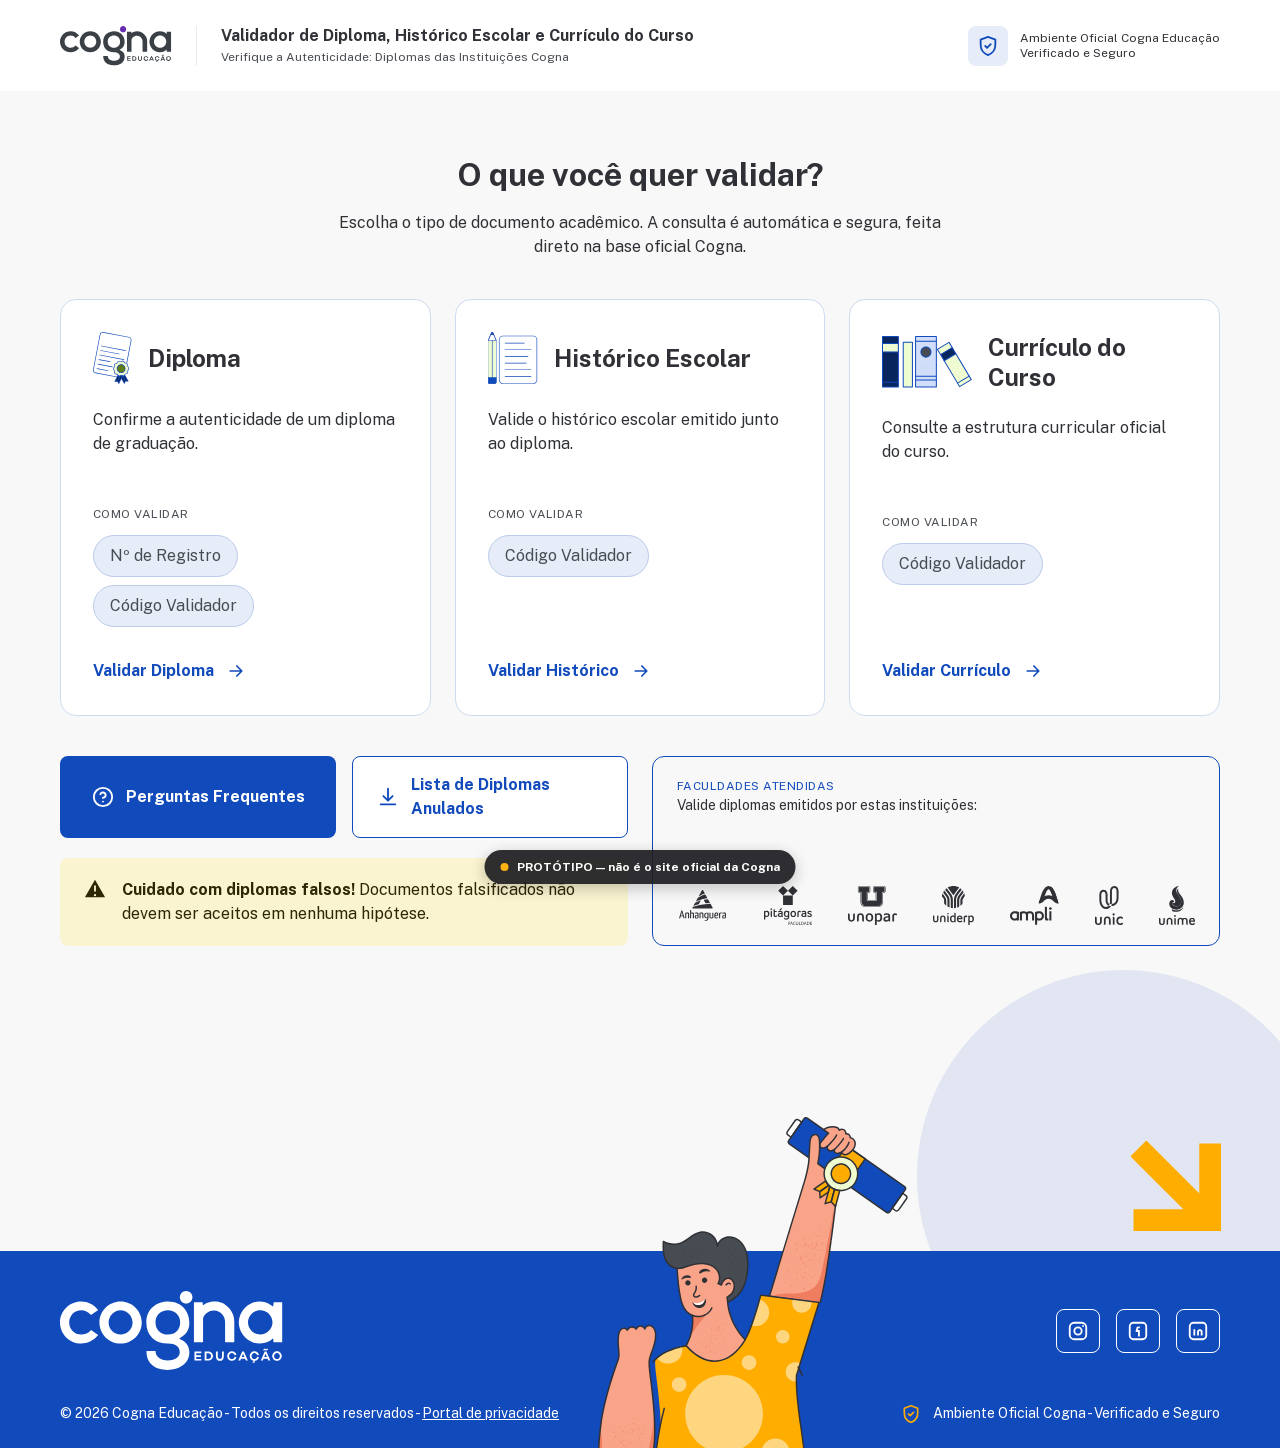
==== index.html @ 7cdaa262 "adicionar arquivos do site" ====
<!DOCTYPE html>
<html lang="pt-BR">
<head>
<meta charset="utf-8">
<meta name="viewport" content="width=device-width, initial-scale=1">
<title>Validador de Diploma, Histórico Escolar e Currículo do Curso — Cogna Educação</title>
<meta name="description" content="Verifique a autenticidade de diplomas, históricos escolares e currículos emitidos pelas instituições Cogna Educação.">
<link rel="stylesheet" href="fonts/fonts.css">
<link rel="stylesheet" href="css/tokens.css">
<link rel="stylesheet" href="css/base.css">
<link rel="stylesheet" href="css/layout.css">
<link rel="stylesheet" href="css/home.css">
</head>
<body>
<a class="proto-badge" href="https://github.com" target="_blank" rel="noopener">PROTÓTIPO — não é o site oficial da Cogna</a>

<header class="site-header">
  <div class="container site-header__inner">
    <a class="site-header__brand" href="index.html">
      <img src="assets/logo-cogna.svg" alt="Cogna Educação" width="112" height="40">
    </a>
    <div class="site-header__titles">
      <p class="site-header__title">Validador de Diploma, Histórico Escolar e Currículo do Curso</p>
      <p class="site-header__subtitle">Verifique a Autenticidade: Diplomas das Instituições Cogna</p>
    </div>
    <p class="badge">
      <span class="badge__icon" aria-hidden="true">
        <!-- PLACEHOLDER: substituir pelo ícone de escudo do Figma -->
        <svg viewBox="0 0 24 24" fill="none" stroke="currentColor" stroke-width="2"
             stroke-linecap="round" stroke-linejoin="round">
          <path d="M12 2 4 5v6c0 5 3.4 9.4 8 11 4.6-1.6 8-6 8-11V5l-8-3Z"/>
          <path d="m9 12 2 2 4-4"/>
        </svg>
      </span>
      <span>Ambiente Oficial Cogna Educação<br>Verificado e Seguro</span>
    </p>
  </div>
</header>

<main>
  <div class="container">

    <div class="intro">
      <h1 class="intro__title">O que você quer validar?</h1>
      <p class="intro__lead">Escolha o tipo de documento acadêmico. A consulta é automática e segura,
        feita direto na base oficial Cogna.</p>
    </div>

    <ul class="cards">
      <li class="card">
        <div class="card__head">
          <img class="card__icon" src="assets/ilustracao-diploma.svg" alt="" width="39" height="52">
          <h2 class="card__title">Diploma</h2>
        </div>
        <p class="card__text">Confirme a autenticidade de um diploma de graduação.</p>
        <hr class="card__divider">
        <p class="card__label">Como validar</p>
        <ul class="chips">
          <li class="chip">Nº de Registro</li>
          <li class="chip">Código Validador</li>
        </ul>
        <a class="card__cta" href="validar-diploma.html">
          Validar Diploma
          <svg class="icon-arrow" viewBox="0 0 24 24" fill="none" stroke="currentColor"
               stroke-width="2" stroke-linecap="round" stroke-linejoin="round" aria-hidden="true">
            <path d="M5 12h14M13 6l6 6-6 6"/>
          </svg>
        </a>
      </li>

      <li class="card">
        <div class="card__head">
          <img class="card__icon" src="assets/ilustracao-historico.svg" alt="" width="49" height="51">
          <h2 class="card__title">Histórico Escolar</h2>
        </div>
        <p class="card__text">Valide o histórico escolar emitido junto ao diploma.</p>
        <hr class="card__divider">
        <p class="card__label">Como validar</p>
        <ul class="chips">
          <li class="chip">Código Validador</li>
        </ul>
        <a class="card__cta" href="validar-historico.html">
          Validar Histórico
          <svg class="icon-arrow" viewBox="0 0 24 24" fill="none" stroke="currentColor"
               stroke-width="2" stroke-linecap="round" stroke-linejoin="round" aria-hidden="true">
            <path d="M5 12h14M13 6l6 6-6 6"/>
          </svg>
        </a>
      </li>

      <li class="card">
        <div class="card__head">
          <img class="card__icon" src="assets/ilustracao-curriculo.svg" alt="" width="90" height="52">
          <h2 class="card__title">Currículo do Curso</h2>
        </div>
        <p class="card__text">Consulte a estrutura curricular oficial do curso.</p>
        <hr class="card__divider">
        <p class="card__label">Como validar</p>
        <ul class="chips">
          <li class="chip">Código Validador</li>
        </ul>
        <a class="card__cta" href="validar-curriculo.html">
          Validar Currículo
          <svg class="icon-arrow" viewBox="0 0 24 24" fill="none" stroke="currentColor"
               stroke-width="2" stroke-linecap="round" stroke-linejoin="round" aria-hidden="true">
            <path d="M5 12h14M13 6l6 6-6 6"/>
          </svg>
        </a>
      </li>
    </ul>

    <div class="secondary">
      <div class="secondary__left">
        <div class="actions">
          <a class="btn btn--primary" href="perguntas-frequentes.html">
            <!-- PLACEHOLDER: ícone de interrogação -->
            <svg viewBox="0 0 24 24" fill="none" stroke="currentColor" stroke-width="2"
                 stroke-linecap="round" aria-hidden="true">
              <circle cx="12" cy="12" r="10"/>
              <path d="M9.1 9a3 3 0 0 1 5.8 1c0 2-3 3-3 3"/>
              <path d="M12 17h.01"/>
            </svg>
            Perguntas Frequentes
          </a>
          <a class="btn btn--outline" href="#" download>
            <!-- PLACEHOLDER: ícone de download -->
            <svg viewBox="0 0 24 24" fill="none" stroke="currentColor" stroke-width="2"
                 stroke-linecap="round" stroke-linejoin="round" aria-hidden="true">
              <path d="M12 3v12M7 11l5 5 5-5"/>
              <path d="M4 20h16"/>
            </svg>
            Lista de Diplomas Anulados
          </a>
        </div>

        <p class="notice">
          <span class="notice__icon" aria-hidden="true">
            <!-- PLACEHOLDER: ícone de alerta -->
            <svg viewBox="0 0 24 24" fill="currentColor">
              <path d="M12 2 1 21h22L12 2Zm0 6a1 1 0 0 1 1 1v5a1 1 0 0 1-2 0V9a1 1 0 0 1 1-1Zm0 9.5a1.2 1.2 0 1 1 0 2.4 1.2 1.2 0 0 1 0-2.4Z"/>
            </svg>
          </span>
          <span><strong>Cuidado com diplomas falsos!</strong> Documentos falsificados não devem ser
            aceitos em nenhuma hipótese.</span>
        </p>
      </div>

      <section class="schools" aria-labelledby="schools-title">
        <h2 class="schools__title" id="schools-title">Faculdades atendidas</h2>
        <p class="schools__text">Valide diplomas emitidos por estas instituições:</p>
        <ul class="schools__list">
          <li><img class="schools__logo" src="assets/faculdades/anhanguera.svg" alt="Anhanguera" width="51" height="39"></li>
          <li><img class="schools__logo" src="assets/faculdades/pitagoras.svg" alt="Pitágoras" width="48" height="39"></li>
          <li><img class="schools__logo" src="assets/faculdades/unopar.svg" alt="Unopar" width="49" height="39"></li>
          <li><img class="schools__logo" src="assets/faculdades/uniderp.svg" alt="Uniderp" width="41" height="39"></li>
          <li><img class="schools__logo" src="assets/faculdades/ampli.svg" alt="Ampli" width="51" height="40"></li>
          <li><img class="schools__logo" src="assets/faculdades/unic.svg" alt="Unic" width="28" height="39"></li>
          <li><img class="schools__logo" src="assets/faculdades/unime.svg" alt="Unime" width="36" height="39"></li>
        </ul>
      </section>
    </div>

  </div>

  <div class="decor" aria-hidden="true">
    <!-- seta.svg já contém o círculo (#114ABB a 10%) e a seta amarela -->
    <img class="decor__shape" src="assets/seta.svg" alt="" width="363" height="413">
    <img class="decor__person" src="assets/ilustracao-container.svg" alt="" width="310" height="397">
  </div>
</main>

<footer class="site-footer">
  <div class="container site-footer__inner">
    <!-- PLACEHOLDER: usando o logo escuro invertido por CSS.
         Substituir pela versão branca quando exportada. -->
    <img class="site-footer__logo" src="assets/logo-cogna.svg" alt="Cogna Educação"
         width="224" height="80">

    <ul class="social">
      <li><a class="social__link" href="#" aria-label="Instagram da Cogna">
        <svg viewBox="0 0 24 24" fill="none" stroke="currentColor" stroke-width="2" aria-hidden="true">
          <rect x="3" y="3" width="18" height="18" rx="5"/>
          <circle cx="12" cy="12" r="4"/>
          <circle cx="17.5" cy="6.5" r="1" fill="currentColor" stroke="none"/>
        </svg></a></li>
      <li><a class="social__link" href="#" aria-label="Facebook da Cogna">
        <svg viewBox="0 0 24 24" fill="none" stroke="currentColor" stroke-width="2" aria-hidden="true">
          <rect x="3" y="3" width="18" height="18" rx="4"/>
          <path d="M14 8h-1.5a1.5 1.5 0 0 0-1.5 1.5V12m-1.5 0h4.5M13 12v6"/>
        </svg></a></li>
      <li><a class="social__link" href="#" aria-label="LinkedIn da Cogna">
        <svg viewBox="0 0 24 24" fill="none" stroke="currentColor" stroke-width="2" aria-hidden="true">
          <rect x="3" y="3" width="18" height="18" rx="4"/>
          <path d="M8 10v7M8 7v.01M12 17v-4a2 2 0 0 1 4 0v4"/>
        </svg></a></li>
    </ul>

    <p class="site-footer__legal">
      © 2026 Cogna Educação - Todos os direitos reservados -
      <a href="#">Portal de privacidade</a>
    </p>

    <p class="site-footer__badge">
      <span aria-hidden="true">
        <svg viewBox="0 0 24 24" fill="none" stroke="currentColor" stroke-width="2"
             stroke-linecap="round" stroke-linejoin="round">
          <path d="M12 2 4 5v6c0 5 3.4 9.4 8 11 4.6-1.6 8-6 8-11V5l-8-3Z"/>
          <path d="m9 12 2 2 4-4"/>
        </svg>
      </span>
      Ambiente Oficial Cogna - Verificado e Seguro
    </p>
  </div>
</footer>

</body>
</html>
---- fonts/fonts.css ----
/* Public Sans — servida localmente, para o site funcionar mesmo em redes
   que bloqueiam o Google Fonts. Substitui o <link> do Google. */

/* peso 400 */
@font-face {
  font-family: 'Public Sans';
  font-style: normal;
  font-weight: 400;
  font-display: swap;
  src: url(publicsans-400-latinext.woff2) format('woff2');
  unicode-range: U+0100-02BA, U+02BD-02C5, U+02C7-02CC, U+02CE-02D7, U+02DD-02FF, U+0304, U+0308, U+0329, U+1D00-1DBF, U+1E00-1E9F, U+1EF2-1EFF, U+2020, U+20A0-20AB, U+20AD-20C0, U+2113, U+2C60-2C7F, U+A720-A7FF;
}
@font-face {
  font-family: 'Public Sans';
  font-style: normal;
  font-weight: 400;
  font-display: swap;
  src: url(publicsans-400-latin.woff2) format('woff2');
  unicode-range: U+0000-00FF, U+0131, U+0152-0153, U+02BB-02BC, U+02C6, U+02DA, U+02DC, U+0304, U+0308, U+0329, U+2000-206F, U+20AC, U+2122, U+2191, U+2193, U+2212, U+2215, U+FEFF, U+FFFD;
}

/* peso 600 */
@font-face {
  font-family: 'Public Sans';
  font-style: normal;
  font-weight: 600;
  font-display: swap;
  src: url(publicsans-600-latinext.woff2) format('woff2');
  unicode-range: U+0100-02BA, U+02BD-02C5, U+02C7-02CC, U+02CE-02D7, U+02DD-02FF, U+0304, U+0308, U+0329, U+1D00-1DBF, U+1E00-1E9F, U+1EF2-1EFF, U+2020, U+20A0-20AB, U+20AD-20C0, U+2113, U+2C60-2C7F, U+A720-A7FF;
}
@font-face {
  font-family: 'Public Sans';
  font-style: normal;
  font-weight: 600;
  font-display: swap;
  src: url(publicsans-600-latin.woff2) format('woff2');
  unicode-range: U+0000-00FF, U+0131, U+0152-0153, U+02BB-02BC, U+02C6, U+02DA, U+02DC, U+0304, U+0308, U+0329, U+2000-206F, U+20AC, U+2122, U+2191, U+2193, U+2212, U+2215, U+FEFF, U+FFFD;
}

/* peso 700 */
@font-face {
  font-family: 'Public Sans';
  font-style: normal;
  font-weight: 700;
  font-display: swap;
  src: url(publicsans-700-latinext.woff2) format('woff2');
  unicode-range: U+0100-02BA, U+02BD-02C5, U+02C7-02CC, U+02CE-02D7, U+02DD-02FF, U+0304, U+0308, U+0329, U+1D00-1DBF, U+1E00-1E9F, U+1EF2-1EFF, U+2020, U+20A0-20AB, U+20AD-20C0, U+2113, U+2C60-2C7F, U+A720-A7FF;
}
@font-face {
  font-family: 'Public Sans';
  font-style: normal;
  font-weight: 700;
  font-display: swap;
  src: url(publicsans-700-latin.woff2) format('woff2');
  unicode-range: U+0000-00FF, U+0131, U+0152-0153, U+02BB-02BC, U+02C6, U+02DA, U+02DC, U+0304, U+0308, U+0329, U+2000-206F, U+20AC, U+2122, U+2191, U+2193, U+2212, U+2215, U+FEFF, U+FFFD;
}
---- css/tokens.css ----
/* TOKENS — Validador Cogna
 *
 * ATENÇÃO: estes valores foram EXTRAÍDOS do PNG "Página Inicial1440 px.png",
 * não vieram de um export de variáveis do Figma. As cores de área chapada são
 * exatas (lidas pixel a pixel); o que é aproximado está marcado com "aprox".
 *
 * Quando o JSON da coleção correta aparecer (a que tem o azul #114abb),
 * este arquivo deve ser substituído pelo gerado por gen_tokens.py.
 */

:root {
  /* ---- tipografia ---- */
  /* AGUARDANDO CONFIRMAÇÃO: a família não é identificável a partir do PNG.
     Trocar aqui muda o site inteiro. */
  --font-sans: 'Public Sans', -apple-system, BlinkMacSystemFont, 'Segoe UI', sans-serif;

  --text-xl: 32px;   /* H1 da página */
  --text-lg: 24px;   /* título de card */
  --text-md: 16px;   /* corpo, links, título do header */
  --text-sm: 14px;   /* aprox — textos menores do rodapé */
  --text-xs: 12px;   /* labels em caixa alta, subtítulo do header */

  --leading-tight: 1.25;
  --leading-normal: 1.5;

  /* ---- cores: superfície ---- */
  --color-background: #f9f8f8;   /* fundo da página */
  --color-surface: #ffffff;      /* header, cards */

  /* ---- cores: marca ---- */
  --color-primary: #114abb;      /* botões, links, rodapé */
  --color-on-primary: #ffffff;
  --color-primary-subtle: #e7edf8;  /* fundo dos chips */
  --color-primary-border: #bcccec;  /* borda dos chips */
  --color-decorative: #e2e7f2;      /* círculo grande do fundo */
  --color-accent: #ffad01;          /* amarelo da seta e da ilustração */

  /* ---- cores: texto ---- */
  --color-text: #2f3136;
  --color-text-muted: #474b52;

  /* ---- cores: aviso ---- */
  --color-warning-bg: #fbf4d0;
  --color-warning-text: #2e2705;
  --color-warning-soft: #faf4e4;    /* cabeçalho do card "Pendente" */
  --color-warning-border: #e2d3a4;
  --color-warning-icon: #a97b00;

  /* ---- formulários ----
     Estimados a olho da tela "Validar Diploma", não amostrados. */
  --color-field-bg: #f2f3f5;        /* caixa cinza que agrupa os campos */
  --color-input-border: #d8dade;
  --color-placeholder: #9aa0a6;
  --color-info-bg: #eceefb;         /* faixa da dica ("Mais usado por quem…") */
  --color-info-icon: #5b5bd6;
  --color-disabled: #c7c9cf;
  --color-on-disabled: #ffffff;
  --color-success: #4caf50;
  --color-success-bg: #e8f5e0;
  --color-success-text: #2e7d32;   /* verde escuro: título e ícone sobre o fundo claro */
  --color-error: #b3251e;
  --color-error-bg: #fbe9e7;

  /* ---- sombra ---- */
  --shadow-card: 0 4px 24px rgba(17, 74, 187, .08);

  /* ---- bordas ---- */
  --color-border: #cfdbf1;       /* contorno dos cards */
  --color-divider: #e9eaec;      /* linha divisória dentro do card */
  --border-width: 1px;

  /* ---- raio ---- */
  /* aprox — medido a olho no PNG, ajustar se o Figma disser outro valor */
  --radius-sm: 8px;
  --radius-md: 12px;
  --radius-lg: 16px;
  --radius-pill: 999px;

  /* ---- espaçamento ---- */
  --space-1: 4px;
  --space-2: 8px;
  --space-3: 12px;
  --space-4: 16px;
  --space-5: 20px;
  --space-6: 24px;
  --space-8: 32px;
  --space-10: 40px;
  --space-12: 48px;
  --space-16: 64px;

  /* ---- layout ----
     Breakpoints do Figma: 1440 / 1240 / 905 / 600 / 360.
     A margem lateral muda em 905 (60→24) e em 600 (24→16). */
  --container: 1440px;   /* largura externa; com 60 de margem dá 1320 de conteúdo */
  --gutter: 60px;
  --header-height: 91px;
}
---- css/base.css ----
/* Base — reset leve e defaults. Editável à mão. */

*,
*::before,
*::after { box-sizing: border-box; }

body, h1, h2, h3, h4, p, figure, blockquote, dl, dd { margin: 0; }

/* :where() zera a especificidade — senão `ul[class]` venceria as classes
   das próprias listas e comeria os espaçamentos definidos nelas. */
:where(ul[class]) { list-style: none; margin: 0; padding: 0; }

img, picture, svg { max-width: 100%; display: block; }

html { -webkit-text-size-adjust: 100%; }

body {
  background: var(--color-background);
  color: var(--color-text);
  font-family: var(--font-sans);
  font-size: var(--text-md);
  line-height: var(--leading-normal);
  -webkit-font-smoothing: antialiased;
  overflow-x: hidden;   /* o círculo decorativo vaza à direita de propósito */

  /* empurra o rodapé para a base quando a página é curta */
  min-height: 100vh;
  display: flex;
  flex-direction: column;
}
/* Cresce o CONTEÚDO, não o <main> inteiro — assim a área decorativa
   continua encostada no rodapé em páginas curtas. */
body > main {
  flex: 1 0 auto;
  display: flex;
  flex-direction: column;
}
body > main > .container { flex: 1 0 auto; }

a { color: var(--color-primary); text-decoration: none; }
a:hover { text-decoration: underline; }

button { font: inherit; cursor: pointer; }

/* foco visível para navegação por teclado — não estava no Figma,
   mas sem isso o site fica inacessível */
:focus-visible {
  outline: 2px solid var(--color-primary);
  outline-offset: 2px;
  border-radius: var(--radius-sm);
}

.container {
  width: 100%;   /* como item flex do <main>, sem isso o margin auto
                    encolhe a caixa até o tamanho do conteúdo */
  max-width: var(--container);
  margin-inline: auto;
  padding-inline: var(--gutter);
}

/* margens laterais por breakpoint, medidas nos frames do Figma */
@media (max-width: 905px) { :root { --gutter: 24px; } }
@media (max-width: 600px) { :root { --gutter: 16px; } }

/* esconde visualmente mas mantém para leitores de tela */
.sr-only {
  position: absolute;
  width: 1px; height: 1px;
  padding: 0; margin: -1px;
  overflow: hidden;
  clip: rect(0 0 0 0);
  white-space: nowrap;
  border: 0;
}
---- css/layout.css ----
/* Layout compartilhado — header, rodapé, área decorativa e botões.
   Usado por todas as páginas. */

/* ---------- header ---------- */
.site-header {
  background: var(--color-surface);
  min-height: var(--header-height);
  display: flex;
  align-items: center;
}
.site-header__inner {
  display: flex;
  align-items: center;
  gap: var(--space-6);
  width: 100%;
}
.site-header__brand {
  flex: none;
  padding-right: var(--space-6);
  border-right: var(--border-width) solid var(--color-divider);
}
.site-header__titles { flex: 1; min-width: 0; }
.site-header__title {
  font-size: var(--text-md);
  font-weight: 700;
  line-height: var(--leading-tight);
}
.site-header__subtitle {
  font-size: var(--text-xs);
  color: var(--color-text-muted);
  line-height: var(--leading-tight);
  margin-top: var(--space-1);
}

.badge {
  flex: none;
  display: flex;
  align-items: center;
  gap: var(--space-3);
  font-size: var(--text-xs);
  line-height: var(--leading-tight);
}
.badge__icon {
  display: grid;
  place-items: center;
  width: 40px; height: 40px;
  border-radius: var(--radius-sm);
  background: var(--color-primary-subtle);
  color: var(--color-primary);
  flex: none;
}
.badge__icon svg { width: 22px; height: 22px; }

/* ---------- botões ---------- */
.btn {
  display: inline-flex;
  align-items: center;
  justify-content: center;
  gap: var(--space-3);
  padding: var(--space-4) var(--space-6);
  border-radius: var(--radius-sm);
  font-weight: 700;
  border: var(--border-width) solid transparent;
  text-decoration: none;
}
.btn:hover { text-decoration: none; }
.btn svg { width: 22px; height: 22px; flex: none; }
.btn--primary {
  background: var(--color-primary);
  color: var(--color-on-primary);
}
.btn--primary:hover { filter: brightness(1.1); }
.btn--outline {
  background: var(--color-surface);
  color: var(--color-primary);
  border-color: var(--color-primary);
}
.btn--outline:hover { background: var(--color-primary-subtle); }
.btn--block { width: 100%; }
.btn:disabled,
.btn[aria-disabled="true"] {
  background: var(--color-disabled);
  color: var(--color-on-disabled);
  cursor: not-allowed;
  filter: none;
}

/* ---------- área decorativa ----------
   .decor não pode criar contexto de empilhamento: o círculo fica ATRÁS
   do rodapé e a ilustração NA FRENTE dele. */
.decor {
  position: relative;
  /* Estende a área até a base do rodapé (281 da decor + 197 do rodapé) e recua
     com margem negativa, para o rodapé ficar exatamente na mesma posição.
     overflow:clip corta só o pedaço da ilustração que passaria do fim da página —
     sem mover a ilustração. */
  height: 478px;
  margin-top: var(--space-6);
  margin-bottom: -197px;
  overflow: clip;
}
.decor__shape {
  position: absolute;
  right: 0;                /* o SVG já vem recortado na direita pelo Figma */
  top: 0;
  width: 363px; height: auto;
  z-index: 0;
}
.decor__person {
  position: absolute;
  left: calc(50% + 113px);
  transform: translateX(-50%);
  top: 147px;
  width: 310px; height: auto;
  z-index: 3;
}

/* ---------- rodapé ---------- */
.site-footer {
  background: var(--color-primary);
  color: var(--color-on-primary);
  padding-block: var(--space-10) var(--space-6);
  position: relative;
  z-index: 1;
}
.site-footer__inner {
  display: grid;
  grid-template-columns: 1fr auto;
  gap: var(--space-8) var(--space-6);
  align-items: center;
}
/* PLACEHOLDER: inverte o logo escuro para branco.
   Trocar pelo arquivo branco quando exportado. */
.site-footer__logo {
  width: 224px; height: auto;
  filter: brightness(0) invert(1);
}
.social { display: flex; gap: var(--space-4); justify-self: end; }
.social__link {
  display: grid;
  place-items: center;
  width: 44px; height: 44px;
  border: var(--border-width) solid currentColor;
  border-radius: var(--radius-sm);
  color: var(--color-on-primary);
}
.social__link:hover { background: rgba(255, 255, 255, .12); }
.social__link svg { width: 22px; height: 22px; }

.site-footer__legal,
.site-footer__badge {
  font-size: var(--text-sm);
  color: var(--color-on-primary);
}
.site-footer__legal a { color: inherit; text-decoration: underline; }
.site-footer__badge {
  display: flex;
  align-items: center;
  gap: var(--space-3);
  justify-self: end;
}
.site-footer__badge svg { width: 20px; height: 20px; color: var(--color-accent); }

/* ---------- responsivo ----------
   Breakpoints do Figma: 1440 / 1240 / 905 / 600 / 360. */
@media (max-width: 600px) {
  .site-header { padding-block: var(--space-4); }
  .site-header__inner { flex-wrap: wrap; gap: var(--space-3); }
  .site-header__brand { border-right: 0; padding-right: 0; }
  .site-header__titles { order: 3; flex-basis: 100%; }
  .badge { margin-left: auto; font-size: 11px; gap: var(--space-2); }
  .badge__icon { width: 32px; height: 32px; }
  .badge__icon svg { width: 18px; height: 18px; }

  .decor { height: 180px; margin-bottom: 0; overflow: visible; }  /* no mobile não há excesso a cortar */
  .decor__shape { width: 220px; }
  .decor__person { width: 200px; top: 95px; left: calc(50% + 40px); }

  .site-footer__inner { grid-template-columns: 1fr; justify-items: start; }
  .social, .site-footer__badge { justify-self: start; }
}

/* ---------- selo de protótipo (só na versão publicada) ----------
   Deixa claro num link público que este não é o validador oficial. */
.proto-badge {
  position: fixed;
  left: 50%;
  bottom: 16px;
  transform: translateX(-50%);
  z-index: 100;
  display: inline-flex;
  align-items: center;
  gap: 8px;
  padding: 8px 16px;
  background: #1d1d21;
  color: #fff;
  font-size: 12px;
  font-weight: 700;
  border-radius: 999px;
  text-decoration: none;
  box-shadow: 0 4px 16px rgba(0, 0, 0, .25);
  opacity: .92;
}
.proto-badge::before {
  content: "";
  width: 8px; height: 8px;
  border-radius: 50%;
  background: var(--color-accent, #ffad01);
}
.proto-badge:hover { opacity: 1; text-decoration: none; }
---- css/home.css ----
/* Home — específico da página inicial.
   Header, rodapé, decoração e botões estão em layout.css. */

/* ---------- intro ---------- */
.intro {
  text-align: center;
  padding-block: var(--space-16) var(--space-10);
}
.intro__title {
  font-size: var(--text-xl);
  font-weight: 700;
  line-height: var(--leading-tight);
}
.intro__lead {
  margin-top: var(--space-4);
  max-width: 62ch;
  margin-inline: auto;
}

/* ---------- cards ---------- */
.cards {
  display: grid;
  grid-template-columns: repeat(3, 1fr);
  gap: var(--space-6);
}
.card {
  background: var(--color-surface);
  border: var(--border-width) solid var(--color-border);
  border-radius: var(--radius-lg);
  padding: var(--space-8);
  display: flex;
  flex-direction: column;
}
.card__head {
  display: flex;
  align-items: center;
  gap: var(--space-4);
  margin-bottom: var(--space-6);
}
.card__icon { width: auto; height: 52px; flex: none; }
.card__title {
  font-size: var(--text-lg);
  font-weight: 700;
  line-height: var(--leading-tight);
}
.card__divider {
  border: 0;
  border-top: var(--border-width) solid var(--color-divider);
  margin-block: var(--space-6);
}
.card__label {
  font-size: var(--text-xs);
  text-transform: uppercase;
  letter-spacing: 0.04em;
  color: var(--color-text-muted);
  margin-bottom: var(--space-3);
}

.chips { display: flex; flex-wrap: wrap; gap: var(--space-2); }
.chip {
  background: var(--color-primary-subtle);
  border: var(--border-width) solid var(--color-primary-border);
  border-radius: var(--radius-pill);
  padding: var(--space-2) var(--space-4);
  font-size: var(--text-md);
  color: var(--color-text-muted);
}

.card__cta {
  margin-top: auto;
  padding-top: var(--space-8);
  display: inline-flex;
  align-items: center;
  gap: var(--space-3);
  font-weight: 700;
  color: var(--color-primary);
  align-self: flex-start;
}
.icon-arrow { width: 20px; height: 20px; transition: transform .15s ease; }
.card__cta:hover .icon-arrow { transform: translateX(3px); }

/* ---------- faixa secundária ---------- */
.secondary {
  display: grid;
  grid-template-columns: 1fr 1fr;
  gap: var(--space-6);
  align-items: stretch;   /* a caixa de faculdades acompanha a coluna da esquerda */
  margin-top: var(--space-10);
}
.secondary__left { display: flex; flex-direction: column; gap: var(--space-5); }

.actions { display: flex; flex-wrap: wrap; gap: var(--space-4); }
.actions .btn { flex: 1; }

.notice {
  display: flex;
  align-items: flex-start;
  gap: var(--space-4);
  background: var(--color-warning-bg);
  color: var(--color-warning-text);
  border-radius: var(--radius-sm);
  padding: var(--space-5) var(--space-6);
}
.notice__icon { flex: none; }
.notice__icon svg { width: 22px; height: 22px; }

/* ---------- faculdades ---------- */
.schools {
  border: var(--border-width) solid var(--color-primary);
  border-radius: var(--radius-md);
  padding: var(--space-5) var(--space-6);
  display: flex;
  flex-direction: column;
}
.schools__title {
  font-size: var(--text-xs);
  font-weight: 400;
  text-transform: uppercase;
  letter-spacing: 0.04em;
  color: var(--color-primary);
}
.schools__text { font-size: var(--text-sm); }
.schools__list {
  display: flex;
  align-items: center;
  justify-content: space-between;
  flex-wrap: wrap;
  gap: var(--space-4);
  /* margin auto empurra os logos para a base; o padding garante respiro
     mínimo do texto acima mesmo se a caixa ficar baixa */
  margin-top: auto;
  padding-top: var(--space-8);
}
.schools__logo { height: 39px; width: auto; }

/* ---------- responsivo ---------- */
@media (max-width: 905px) {
  .cards { grid-template-columns: 1fr; }
  .secondary { grid-template-columns: 1fr; }
}

@media (max-width: 600px) {
  .intro { padding-block: var(--space-10) var(--space-8); }
  .card { padding: var(--space-6); }
  .actions { flex-direction: column; }
  .schools__list { justify-content: flex-start; }
}
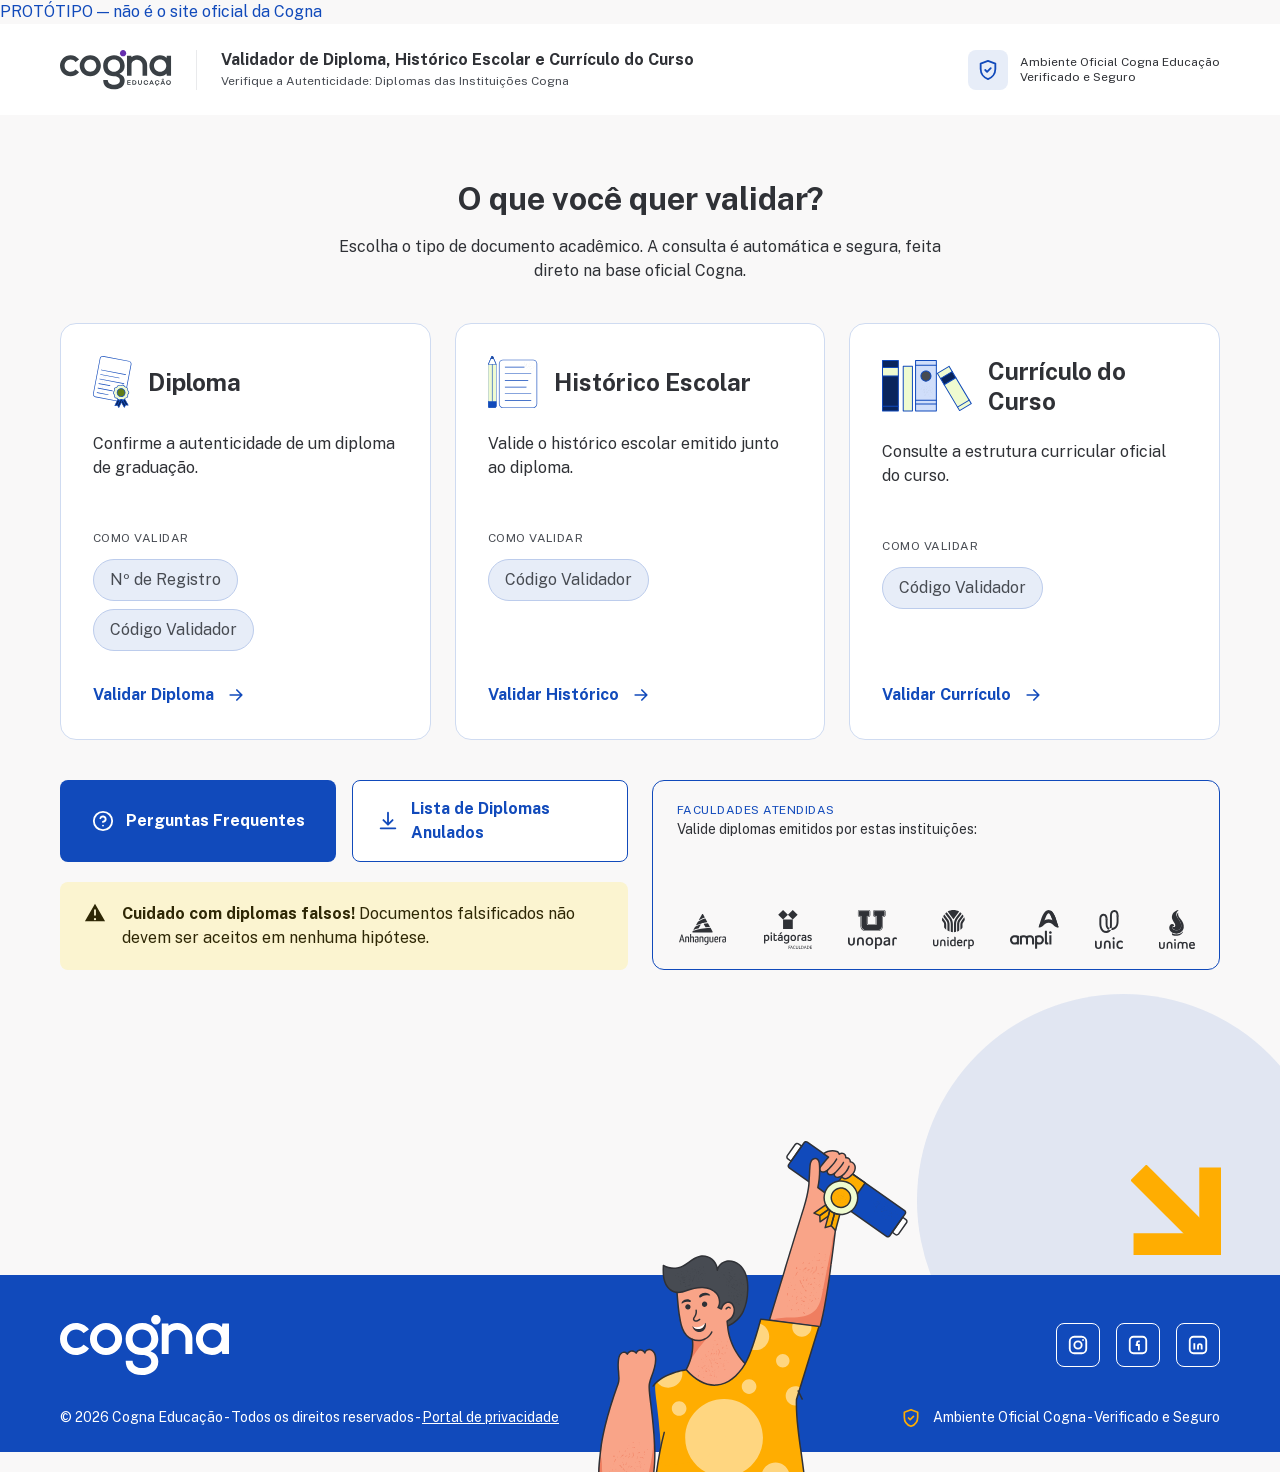
==== commit ed610fc4: "PLACEHOLDER" ====
--- a/index.html
+++ b/index.html
@@ -20,6 +20,7 @@
       <img src="assets/logo-cogna.svg" alt="Cogna Educação" width="112" height="40">
     </a>
     <div class="site-header__titles">
+      <p class="site-header__title site-header__title--curto">Site Validador</p>
       <p class="site-header__title">Validador de Diploma, Histórico Escolar e Currículo do Curso</p>
       <p class="site-header__subtitle">Verifique a Autenticidade: Diplomas das Instituições Cogna</p>
     </div>
@@ -60,7 +61,7 @@
           <li class="chip">Código Validador</li>
         </ul>
         <a class="card__cta" href="validar-diploma.html">
-          Validar Diploma
+          <span class="card__cta-text">Validar Diploma</span>
           <svg class="icon-arrow" viewBox="0 0 24 24" fill="none" stroke="currentColor"
                stroke-width="2" stroke-linecap="round" stroke-linejoin="round" aria-hidden="true">
             <path d="M5 12h14M13 6l6 6-6 6"/>
@@ -80,7 +81,7 @@
           <li class="chip">Código Validador</li>
         </ul>
         <a class="card__cta" href="validar-historico.html">
-          Validar Histórico
+          <span class="card__cta-text">Validar Histórico</span>
           <svg class="icon-arrow" viewBox="0 0 24 24" fill="none" stroke="currentColor"
                stroke-width="2" stroke-linecap="round" stroke-linejoin="round" aria-hidden="true">
             <path d="M5 12h14M13 6l6 6-6 6"/>
@@ -100,7 +101,7 @@
           <li class="chip">Código Validador</li>
         </ul>
         <a class="card__cta" href="validar-curriculo.html">
-          Validar Currículo
+          <span class="card__cta-text">Validar Currículo</span>
           <svg class="icon-arrow" viewBox="0 0 24 24" fill="none" stroke="currentColor"
                stroke-width="2" stroke-linecap="round" stroke-linejoin="round" aria-hidden="true">
             <path d="M5 12h14M13 6l6 6-6 6"/>
@@ -170,11 +171,12 @@
 </main>
 
 <footer class="site-footer">
+  <!-- ilustração do diploma: aparece no lugar da pessoa a partir de 905 -->
+  <img class="footer-diploma" src="assets/diploma-rolo.svg" alt="" aria-hidden="true"
+       width="142" height="66">
   <div class="container site-footer__inner">
-    <!-- PLACEHOLDER: usando o logo escuro invertido por CSS.
-         Substituir pela versão branca quando exportada. -->
-    <img class="site-footer__logo" src="assets/logo-cogna.svg" alt="Cogna Educação"
-         width="224" height="80">
+    <img class="site-footer__logo" src="assets/logo-cogna-branco.svg" alt="Cogna"
+         width="169" height="60">
 
     <ul class="social">
       <li><a class="social__link" href="#" aria-label="Instagram da Cogna">
--- a/css/layout.css
+++ b/css/layout.css
@@ -25,6 +25,8 @@
   font-weight: 700;
   line-height: var(--leading-tight);
 }
+/* até 905 o Figma troca o título longo por "Site Validador" */
+.site-header__title--curto { display: none; }
 .site-header__subtitle {
   font-size: var(--text-xs);
   color: var(--color-text-muted);
@@ -122,6 +124,7 @@
   padding-block: var(--space-10) var(--space-6);
   position: relative;
   z-index: 1;
+  border-radius: var(--radius-ul) var(--radius-ul) 0 0;   /* cantos de cima arredondados */
 }
 .site-footer__inner {
   display: grid;
@@ -129,11 +132,18 @@
   gap: var(--space-8) var(--space-6);
   align-items: center;
 }
-/* PLACEHOLDER: inverte o logo escuro para branco.
-   Trocar pelo arquivo branco quando exportado. */
-.site-footer__logo {
-  width: 224px; height: auto;
-  filter: brightness(0) invert(1);
+.site-footer__logo { width: 169px; height: auto; }
+
+/* Ilustração do diploma: só aparece de 905 para baixo, no lugar da pessoa.
+   Fica centrada e metade dela sai por cima da borda do rodapé. */
+.footer-diploma {
+  display: none;
+  position: absolute;
+  left: 50%;
+  transform: translateX(-50%);
+  top: -16px;
+  width: 142px; height: auto;
+  z-index: 2;
 }
 .social { display: flex; gap: var(--space-4); justify-self: end; }
 .social__link {
@@ -163,48 +173,39 @@
 
 /* ---------- responsivo ----------
    Breakpoints do Figma: 1440 / 1240 / 905 / 600 / 360. */
+
+/* ≤905: título curto no cabeçalho e, no rodapé, a pessoa dá lugar ao diploma */
+@media (max-width: 905px) {
+  .site-header__title { display: none; }
+  .site-header__title--curto { display: block; }
+
+  /* some toda a área decorativa (círculo, seta e pessoa) */
+  .decor { display: none; }
+  .footer-diploma { display: block; }
+}
+
 @media (max-width: 600px) {
   .site-header { padding-block: var(--space-4); }
-  .site-header__inner { flex-wrap: wrap; gap: var(--space-3); }
-  .site-header__brand { border-right: 0; padding-right: 0; }
-  .site-header__titles { order: 3; flex-basis: 100%; }
-  .badge { margin-left: auto; font-size: 11px; gap: var(--space-2); }
-  .badge__icon { width: 32px; height: 32px; }
-  .badge__icon svg { width: 18px; height: 18px; }
-
-  .decor { height: 180px; margin-bottom: 0; overflow: visible; }  /* no mobile não há excesso a cortar */
-  .decor__shape { width: 220px; }
-  .decor__person { width: 200px; top: 95px; left: calc(50% + 40px); }
-
+  .site-header__inner { gap: var(--space-4); }
+  .site-header__brand { padding-right: var(--space-4); }
+  .badge { display: none; }   /* o selo some a partir de 600 no Figma */
+
+  /* o rodapé vira uma coluna; legenda e selo passam a caber empilhados */
   .site-footer__inner { grid-template-columns: 1fr; justify-items: start; }
   .social, .site-footer__badge { justify-self: start; }
 }
 
-/* ---------- selo de protótipo (só na versão publicada) ----------
-   Deixa claro num link público que este não é o validador oficial. */
-.proto-badge {
-  position: fixed;
-  left: 50%;
-  bottom: 16px;
-  transform: translateX(-50%);
-  z-index: 100;
-  display: inline-flex;
-  align-items: center;
-  gap: 8px;
-  padding: 8px 16px;
-  background: #1d1d21;
-  color: #fff;
-  font-size: 12px;
-  font-weight: 700;
-  border-radius: 999px;
-  text-decoration: none;
-  box-shadow: 0 4px 16px rgba(0, 0, 0, .25);
-  opacity: .92;
-}
-.proto-badge::before {
-  content: "";
-  width: 8px; height: 8px;
-  border-radius: 50%;
-  background: var(--color-accent, #ffad01);
-}
-.proto-badge:hover { opacity: 1; text-decoration: none; }
+/* ≤480 (frame de 360): rodapé todo centrado — logo, redes, selo e, por fim,
+   a legenda. A ordem no Figma inverte selo e legenda. */
+@media (max-width: 480px) {
+  .site-footer { padding-block: var(--space-12) var(--space-6); }
+  .site-footer__inner {
+    justify-items: center;
+    text-align: center;
+    gap: var(--space-6);
+  }
+  .site-footer__logo { width: 170px; }
+  .social { justify-self: center; }
+  .site-footer__badge { justify-self: center; order: 3; }
+  .site-footer__legal { order: 4; }
+}
--- a/css/home.css
+++ b/css/home.css
@@ -133,15 +133,95 @@
 }
 .schools__logo { height: 39px; width: auto; }
 
-/* ---------- responsivo ---------- */
+/* No desktop a descrição reserva 2 linhas, para o "COMO VALIDAR" e os chips
+   alinharem entre os três cards, como no Figma. */
+@media (min-width: 906px) {
+  .card__text { min-height: calc(2 * var(--leading-normal) * 1em); }
+}
+
+/* ---------- responsivo ----------
+   Medido nos 5 frames do Figma (1440/1240/905/600/360) — node 93:8205. */
+
+/* ====== ≤905 ======
+   Os 3 cards continuam lado a lado, mas compactos: o ícone sobe para cima do
+   título e somem divisor, rótulo e chips. A faixa de baixo vira:
+   botões (metade) · alerta (metade) · faculdades ocupando a linha toda. */
 @media (max-width: 905px) {
-  .cards { grid-template-columns: 1fr; }
-  .secondary { grid-template-columns: 1fr; }
-}
-
+  .card { padding: var(--space-5); }
+  .card__head {
+    flex-direction: column;
+    align-items: flex-start;
+    gap: var(--space-3);
+    margin-bottom: var(--space-4);
+  }
+  .card__divider,
+  .card__label,
+  .chips { display: none; }
+  .card__cta { padding-top: var(--space-6); }
+
+  .secondary {
+    grid-template-columns: 1fr 1fr;
+    gap: var(--space-6) var(--space-4);
+    align-items: start;
+  }
+  /* solta os botões e o alerta como itens diretos da grade */
+  .secondary__left { display: contents; }
+  .actions { flex-direction: column; }
+  .actions .btn { width: 100%; }
+  .schools { grid-column: 1 / -1; }   /* faculdades abaixo, largura total */
+}
+
+/* ====== ≤600 ======
+   Cards empilhados e em formato de linha: ícone + título à esquerda,
+   link à direita, descrição embaixo. O resto vira uma coluna só. */
 @media (max-width: 600px) {
   .intro { padding-block: var(--space-10) var(--space-8); }
-  .card { padding: var(--space-6); }
-  .actions { flex-direction: column; }
+
+  .cards { grid-template-columns: 1fr; }
+  .card {
+    display: grid;
+    grid-template-columns: 1fr auto;
+    grid-template-areas:
+      "head cta"
+      "text cta";
+    column-gap: var(--space-5);
+    padding: var(--space-6);
+  }
+  .card__head {
+    grid-area: head;
+    flex-direction: row;
+    align-items: center;
+    margin-bottom: var(--space-3);
+  }
+  .card__text { grid-area: text; }
+  .card__cta {
+    grid-area: cta;
+    align-self: center;
+    margin-top: 0;
+    padding-top: 0;
+  }
+
+  .secondary { grid-template-columns: 1fr; }
+  .schools { grid-column: auto; }
   .schools__list { justify-content: flex-start; }
 }
+
+/* ====== ≤480 (frame de 360) ======
+   O card perde o ícone e o link vira um botão redondo só com a seta. */
+@media (max-width: 480px) {
+  .card { padding: var(--space-5); }
+  .card__icon { display: none; }
+  .card__cta-text { display: none; }
+  .card__cta {
+    width: 36px; height: 36px;
+    flex: none;
+    justify-content: center;
+    background: var(--color-surface);
+    border: var(--border-width) solid var(--color-primary-border);
+    border-radius: 50%;
+  }
+  .card__cta .icon-arrow { width: 16px; height: 16px; }
+  .card__cta:hover .icon-arrow { transform: none; }
+
+  .schools__list { justify-content: center; }
+}
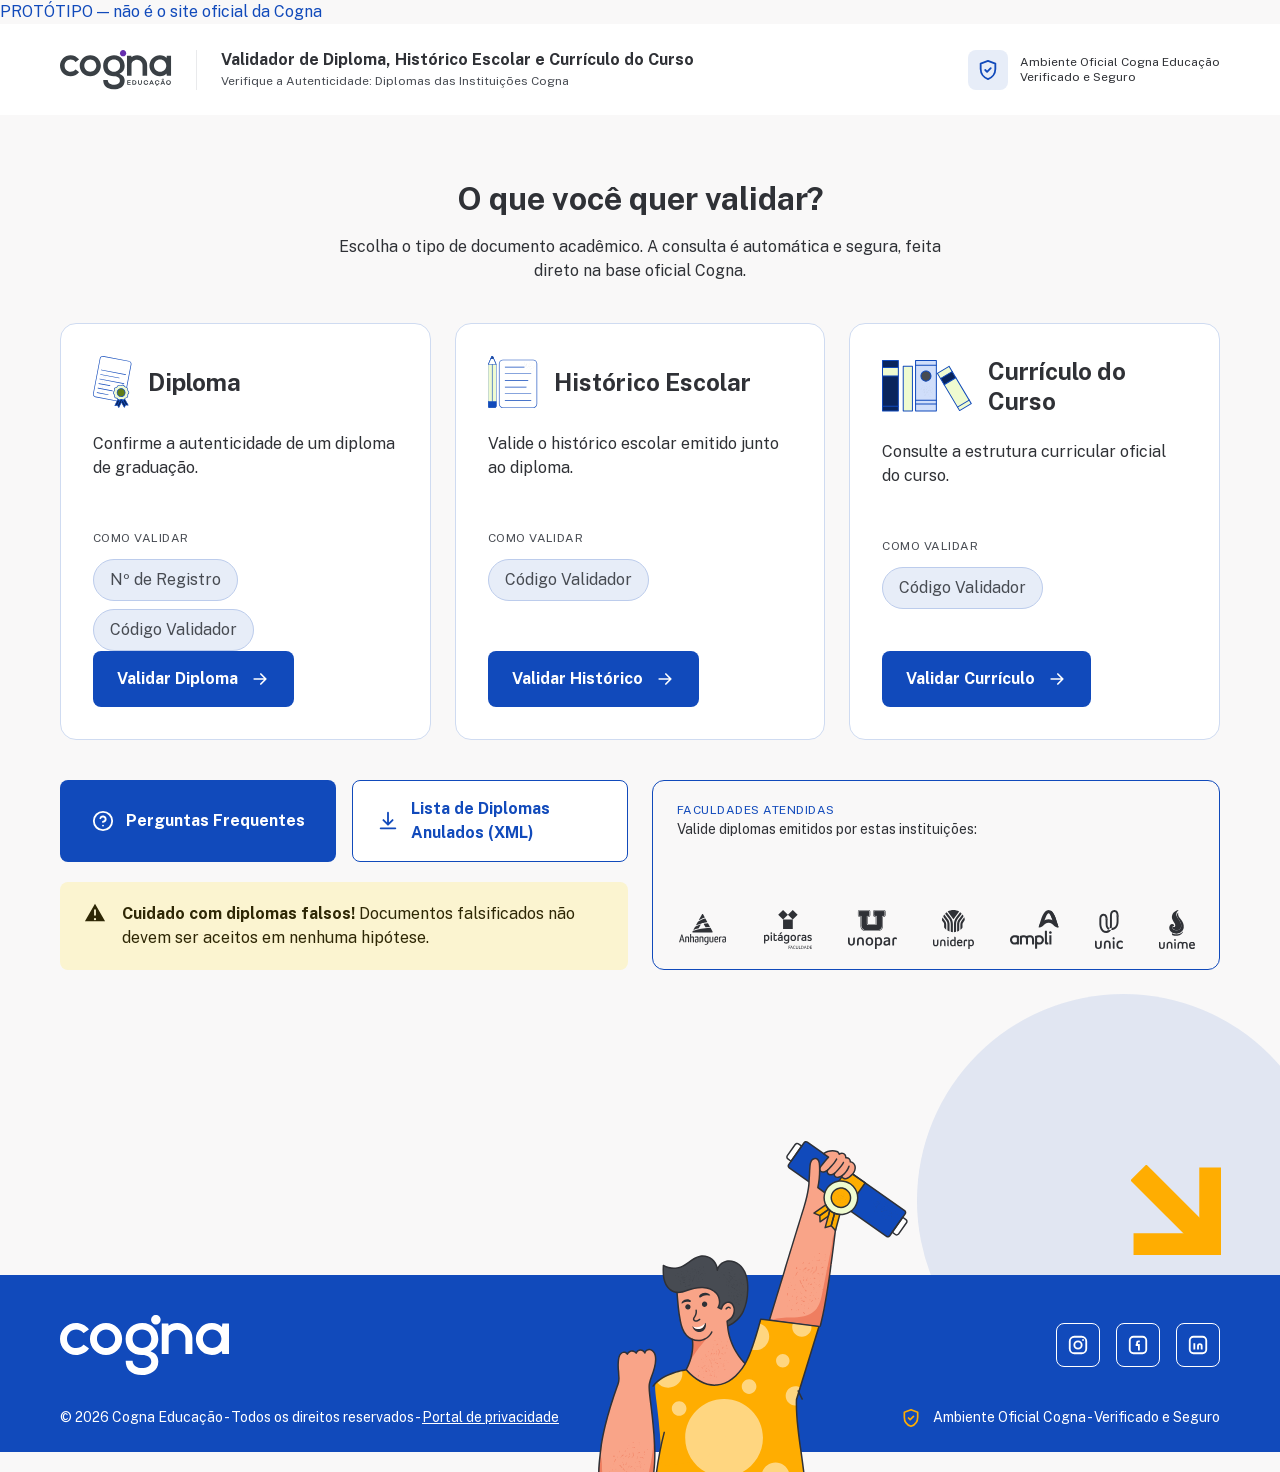
==== commit 204bcd0a: "home com botoes, responsivo e cenario 5 do diploma." ====
--- a/index.html
+++ b/index.html
@@ -130,7 +130,7 @@
               <path d="M12 3v12M7 11l5 5 5-5"/>
               <path d="M4 20h16"/>
             </svg>
-            Lista de Diplomas Anulados
+            Lista de Diplomas Anulados (XML)
           </a>
         </div>
 
--- a/css/home.css
+++ b/css/home.css
@@ -133,10 +133,18 @@
 }
 .schools__logo { height: 39px; width: auto; }
 
-/* No desktop a descrição reserva 2 linhas, para o "COMO VALIDAR" e os chips
-   alinharem entre os três cards, como no Figma. */
+/* No desktop (card completo) a descrição reserva 2 linhas, para o "COMO VALIDAR"
+   e os chips alinharem entre os três cards. E o CTA vira um botão preenchido. */
 @media (min-width: 906px) {
   .card__text { min-height: calc(2 * var(--leading-normal) * 1em); }
+
+  .card__cta {
+    padding: var(--space-4) var(--space-6);
+    background: var(--color-primary);
+    color: var(--color-on-primary);
+    border-radius: var(--radius-sm);
+  }
+  .card__cta:hover { filter: brightness(1.1); }
 }
 
 /* ---------- responsivo ----------
